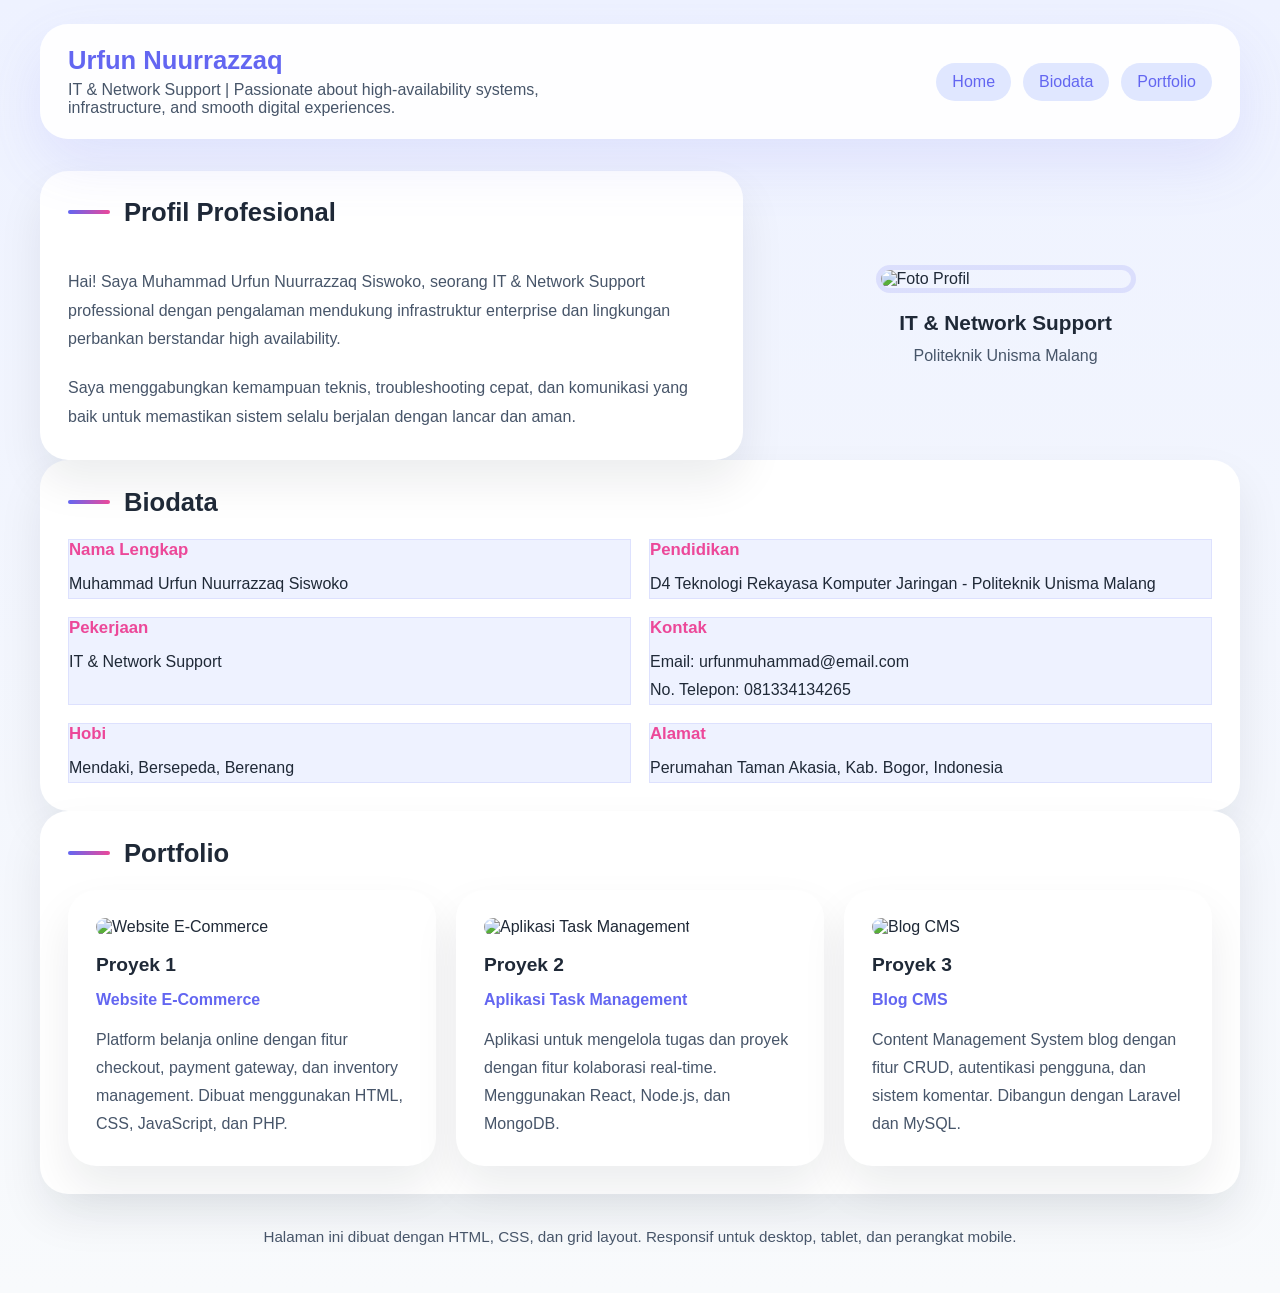
==== sesi_2/index.html @ dec77704 "sesi tugas 2 file move folder sesi 2" ====
<!DOCTYPE html>
<html lang="en">
<head>
    <meta charset="UTF-8">
    <meta name="viewport" content="width=device-width, initial-scale=1.0">
    <title>Halaman Profile Biodata</title>
    <link rel="stylesheet" href="styles.css">
</head>
<body>
    <div class="page-wrapper">
        <header class="site-header" id="header">
            <div class="brand">
                <h1>Urfun Nuurrazzaq</h1>
                <p>IT & Network Support | Passionate about high-availability systems, infrastructure, and smooth digital experiences.</p>
            </div>
            <nav class="nav-links">
                <a href="#header">Home</a>
                <a href="#biodata">Biodata</a>
                <a href="#portfolio">Portfolio</a>
            </nav>
        </header>

        <main>
            <section class="hero">
                <article class="hero-card">
                    <div class="section-heading">
                        <h2>Profil Profesional</h2>
                    </div>
                    <p>Hai! Saya Muhammad Urfun Nuurrazzaq Siswoko, seorang IT & Network Support professional dengan pengalaman mendukung infrastruktur enterprise dan lingkungan perbankan berstandar high availability.</p>
                    <p>Saya menggabungkan kemampuan teknis, troubleshooting cepat, dan komunikasi yang baik untuk memastikan sistem selalu berjalan dengan lancar dan aman.</p>
                </article>

                <aside class="profile-preview">
                    <img src="sesi_1/img/foto-profile.jpg" alt="Foto Profil">
                    <div class="profile-meta">
                        <h3>IT & Network Support</h3>
                        <span>Politeknik Unisma Malang</span>
                    </div>
                </aside>
            </section>

            <section class="section-card" id="biodata">
                <div class="section-heading">
                    <h2>Biodata</h2>
                </div>
                <div class="biodata-grid">
                    <div class="biodata-card">
                        <h3>Nama Lengkap</h3>
                        <p>Muhammad Urfun Nuurrazzaq Siswoko</p>
                    </div>
                    <div class="biodata-card">
                        <h3>Pendidikan</h3>
                        <p>D4 Teknologi Rekayasa Komputer Jaringan - Politeknik Unisma Malang</p>
                    </div>
                    <div class="biodata-card">
                        <h3>Pekerjaan</h3>
                        <p>IT & Network Support</p>
                    </div>
                    <div class="biodata-card">
                        <h3>Kontak</h3>
                        <p>Email: urfunmuhammad@email.com<br>No. Telepon: 081334134265</p>
                    </div>
                    <div class="biodata-card">
                        <h3>Hobi</h3>
                        <p>Mendaki, Bersepeda, Berenang</p>
                    </div>
                    <div class="biodata-card">
                        <h3>Alamat</h3>
                        <p>Perumahan Taman Akasia, Kab. Bogor, Indonesia</p>
                    </div>
                </div>
            </section>

            <section class="section-card" id="portfolio">
                <div class="section-heading">
                    <h2>Portfolio</h2>
                </div>
                <div class="portfolio-grid">
                    <article class="portfolio-card">
                        <img src="sesi_1/img/project-1.jfif" alt="Website E-Commerce">
                        <h3>Proyek 1</h3>
                        <p class="project-type">Website E-Commerce</p>
                        <p>Platform belanja online dengan fitur checkout, payment gateway, dan inventory management. Dibuat menggunakan HTML, CSS, JavaScript, dan PHP.</p>
                    </article>
                    <article class="portfolio-card">
                        <img src="sesi_1/img/project-2.jfif" alt="Aplikasi Task Management">
                        <h3>Proyek 2</h3>
                        <p class="project-type">Aplikasi Task Management</p>
                        <p>Aplikasi untuk mengelola tugas dan proyek dengan fitur kolaborasi real-time. Menggunakan React, Node.js, dan MongoDB.</p>
                    </article>
                    <article class="portfolio-card">
                        <img src="sesi_1/img/project-3.jfif" alt="Blog CMS">
                        <h3>Proyek 3</h3>
                        <p class="project-type">Blog CMS</p>
                        <p>Content Management System blog dengan fitur CRUD, autentikasi pengguna, dan sistem komentar. Dibangun dengan Laravel dan MySQL.</p>
                    </article>
                </div>
            </section>
        </main>

        <footer class="footer-note">
            Halaman ini dibuat dengan HTML, CSS, dan grid layout. Responsif untuk desktop, tablet, dan perangkat mobile.
        </footer>
    </div>
</body>
</html>
---- sesi_2/styles.css ----
/* Global style */
:root {
    --bg: #f4f7ff;
    --surface: #ffffff;
    --surface-soft: #eef2ff;
    --text: #1f2937;
    --muted: #475569;
    --primary: #6366f1;
    --primary-soft: #e0e7ff;
    --accent: #ec4899;
    --accent-soft: #ffe4f0;
}

* {
    box-sizing: border-box;
}

body {
    margin: 0;
    min-height: 100vh;
    font-family: "Inter", "Segoe UI", Tahoma, Geneva, Verdana, sans-serif;
    color: var(--text);
    background: linear-gradient(180deg, #eef2ff 0%, #f8fafc 100%);
}

a {
    color: inherit;
    text-decoration: none;
}

.page-wrapper {
    width: min(1200px, 96%);
    margin: 0 auto;
    padding: 24px 0 48px;
}

.site-header {
    display: grid;
    grid-template-columns: 1fr auto;
    gap: 18px;
    align-items: center;
    background: rgba(255,255,255,0.9);
    padding: 22px 28px;
    border-radius: 28px;
    box-shadow: 0 24px 60px rgba(99, 102, 241, 0.12);
    position: sticky;
    top: 16px;
    z-index: 10;
}

.brand {
    display: flex;
    flex-direction: column;
    gap: 6px;
}

.brand h1 {
    margin: 0;
    font-size: clamp(1.5rem, 2vw, 2.1rem);
    color: var(--primary);
}

.brand p {
    margin: 0;
    color: var(--muted);
    max-width: 520px;
}

.nav-links {
    display: flex;
    gap: 12px;
    flex-wrap: wrap;
    justify-content: end;
}

.nav-links a {
    padding: 10px 16px;
    border-radius: 999px;
    background: var(--primary-soft);
    color: var(--primary);
    transition: transform 0.2s ease, background 0.2s ease;
}

.nav-links a:hover {
    background: var(--primary);
    color: #fff;
    transform: translateY(-1px);
}

.hero {
    display: grid;
    grid-template-columns: 1.5fr 1fr;
    gap: 28px;
    margin-top: 32px;
    align-items: center;
}

.hero-card,
.section-card,
.portfolio-card {
    background: var(--surface);
    border-radius: 28px;
    padding: 28px;
    box-shadow: 0 22px 45px rgba(15, 23, 42, 0.08);
}

.hero-card {
    display: grid;
    gap: 20px;
}

.hero-card h2 {
    margin: 0;
    font-size: clamp(2rem, 2.8vw, 3rem);
    line-height: 1.05;
}

.hero-card p {
    margin: 0;
    color: var(--muted);
    line-height: 1.8;
}

.profile-preview {
    display: grid;
    justify-items: center;
}

.profile-preview img {
    width: min(100%, 260px);
    border-radius: 24px;
    border: 5px solid rgba(99, 102, 241, 0.15);
}

.profile-meta {
    display: grid;
    gap: 12px;
    text-align: center;
    margin-top: 18px;
}

.profile-meta h3 {
    margin: 0;
    font-size: 1.3rem;
    color: var(--text);
}

.profile-meta span {
    color: var(--muted);
}

.section-heading {
    margin: 0 0 22px;
    display: flex;
    align-items: center;
    gap: 14px;
}

.section-heading::before {
    content: "";
    width: 42px;
    height: 4px;
    border-radius: 999px;
    background: linear-gradient(90deg, var(--primary), var(--accent));
}

.section-heading h2 {
    margin: 0;
    font-size: clamp(1.4rem, 2vw, 1.9rem);
}

.biodata-grid {
    display: grid;
    grid-template-columns: repeat(2, minmax(0, 1fr));
    gap: 18px;
}

.biodata-card {
    border: 1px solid rgba(99, 102, 241, 0.12);
    background: var(--surface-soft);
}

.biodata-card h3 {
    margin: 0 0 10px;
    font-size: 1.05rem;
    color: var(--accent);
}

.biodata-card p {
    margin: 0;
    line-height: 1.75;
    color: var(--text);
}

.portfolio-grid {
    display: grid;
    grid-template-columns: repeat(3, minmax(0, 1fr));
    gap: 20px;
}

.portfolio-card img {
    width: 100%;
    height: auto;
    border-radius: 20px;
    margin-bottom: 18px;
    object-fit: cover;
}

.portfolio-card h3 {
    margin: 0 0 10px;
    font-size: 1.2rem;
}

.portfolio-card .project-type {
    margin: 0 0 12px;
    font-weight: 700;
    color: var(--primary);
}

.portfolio-card p {
    margin: 0;
    color: var(--muted);
    line-height: 1.75;
}

.footer-note {
    margin-top: 34px;
    text-align: center;
    color: var(--muted);
    font-size: 0.95rem;
}

@media (max-width: 980px) {
    .hero,
    .biodata-grid,
    .portfolio-grid,
    .site-header {
        grid-template-columns: 1fr;
    }

    .nav-links {
        justify-content: start;
    }
}

@media (max-width: 720px) {
    .page-wrapper {
        padding: 18px 0 30px;
    }

    .site-header {
        padding: 18px 20px;
    }

    .nav-links a {
        width: 100%;
        text-align: center;
    }

    .hero-card,
    .section-card,
    .portfolio-card {
        padding: 22px;
    }

    .biodata-grid,
    .portfolio-grid {
        grid-template-columns: 1fr;
    }

    .section-heading {
        flex-direction: column;
        align-items: flex-start;
    }

    .profile-preview img {
        width: 100%;
    }
}
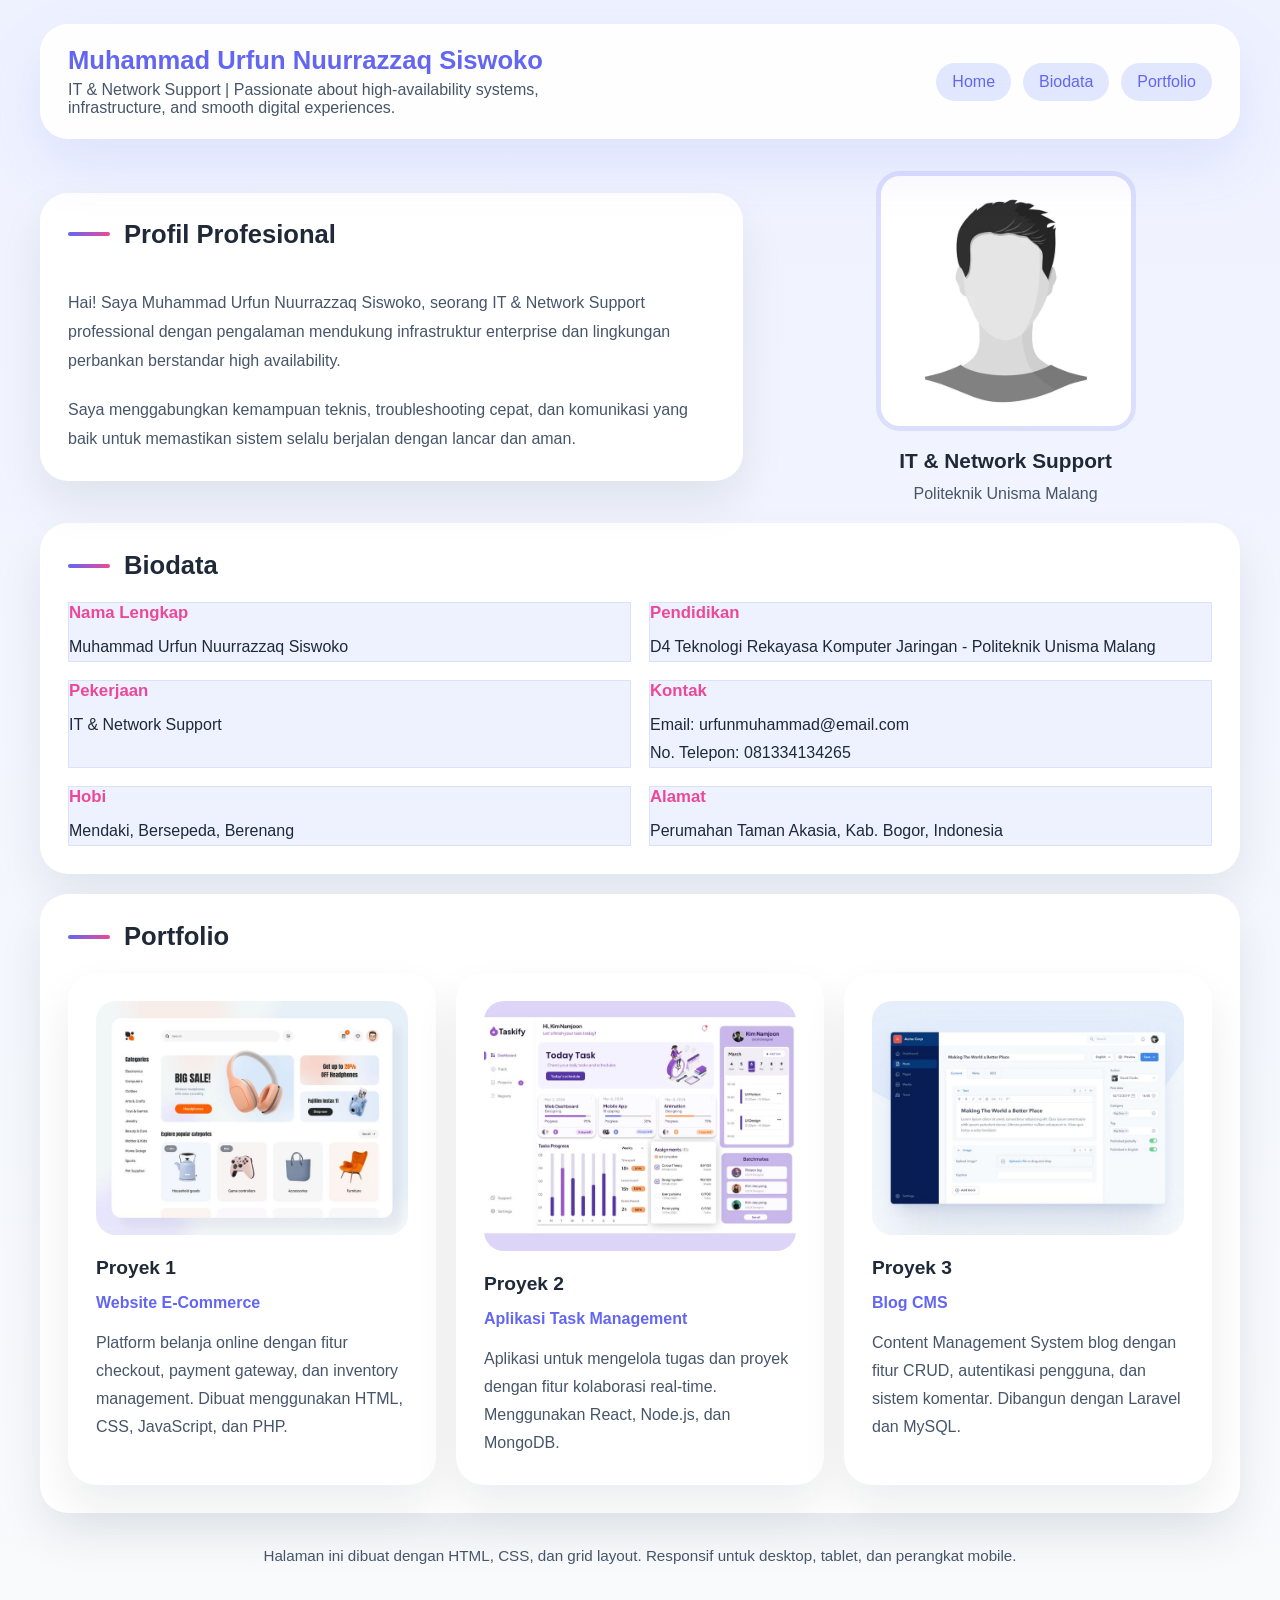
==== commit ac17a2cd: "sesi tugas 2 penambahan margin top agar ada jarak pada card" ====
--- a/sesi_2/index.html
+++ b/sesi_2/index.html
@@ -10,7 +10,7 @@
     <div class="page-wrapper">
         <header class="site-header" id="header">
             <div class="brand">
-                <h1>Urfun Nuurrazzaq</h1>
+                <h1>Muhammad Urfun Nuurrazzaq Siswoko</h1>
                 <p>IT & Network Support | Passionate about high-availability systems, infrastructure, and smooth digital experiences.</p>
             </div>
             <nav class="nav-links">
@@ -31,7 +31,7 @@
                 </article>
 
                 <aside class="profile-preview">
-                    <img src="sesi_1/img/foto-profile.jpg" alt="Foto Profil">
+                    <img src="img/foto-profile.jpg" alt="Foto Profil">
                     <div class="profile-meta">
                         <h3>IT & Network Support</h3>
                         <span>Politeknik Unisma Malang</span>
@@ -77,19 +77,19 @@
                 </div>
                 <div class="portfolio-grid">
                     <article class="portfolio-card">
-                        <img src="sesi_1/img/project-1.jfif" alt="Website E-Commerce">
+                        <img src="img/project-1.jfif" alt="Website E-Commerce">
                         <h3>Proyek 1</h3>
                         <p class="project-type">Website E-Commerce</p>
                         <p>Platform belanja online dengan fitur checkout, payment gateway, dan inventory management. Dibuat menggunakan HTML, CSS, JavaScript, dan PHP.</p>
                     </article>
                     <article class="portfolio-card">
-                        <img src="sesi_1/img/project-2.jfif" alt="Aplikasi Task Management">
+                        <img src="img/project-2.jfif" alt="Aplikasi Task Management">
                         <h3>Proyek 2</h3>
                         <p class="project-type">Aplikasi Task Management</p>
                         <p>Aplikasi untuk mengelola tugas dan proyek dengan fitur kolaborasi real-time. Menggunakan React, Node.js, dan MongoDB.</p>
                     </article>
                     <article class="portfolio-card">
-                        <img src="sesi_1/img/project-3.jfif" alt="Blog CMS">
+                        <img src="img/project-3.jfif" alt="Blog CMS">
                         <h3>Proyek 3</h3>
                         <p class="project-type">Blog CMS</p>
                         <p>Content Management System blog dengan fitur CRUD, autentikasi pengguna, dan sistem komentar. Dibangun dengan Laravel dan MySQL.</p>
--- a/sesi_2/styles.css
+++ b/sesi_2/styles.css
@@ -104,6 +104,10 @@
     box-shadow: 0 22px 45px rgba(15, 23, 42, 0.08);
 }
 
+.section-card {
+    margin-top: 20px;
+}
+
 .hero-card {
     display: grid;
     gap: 20px;
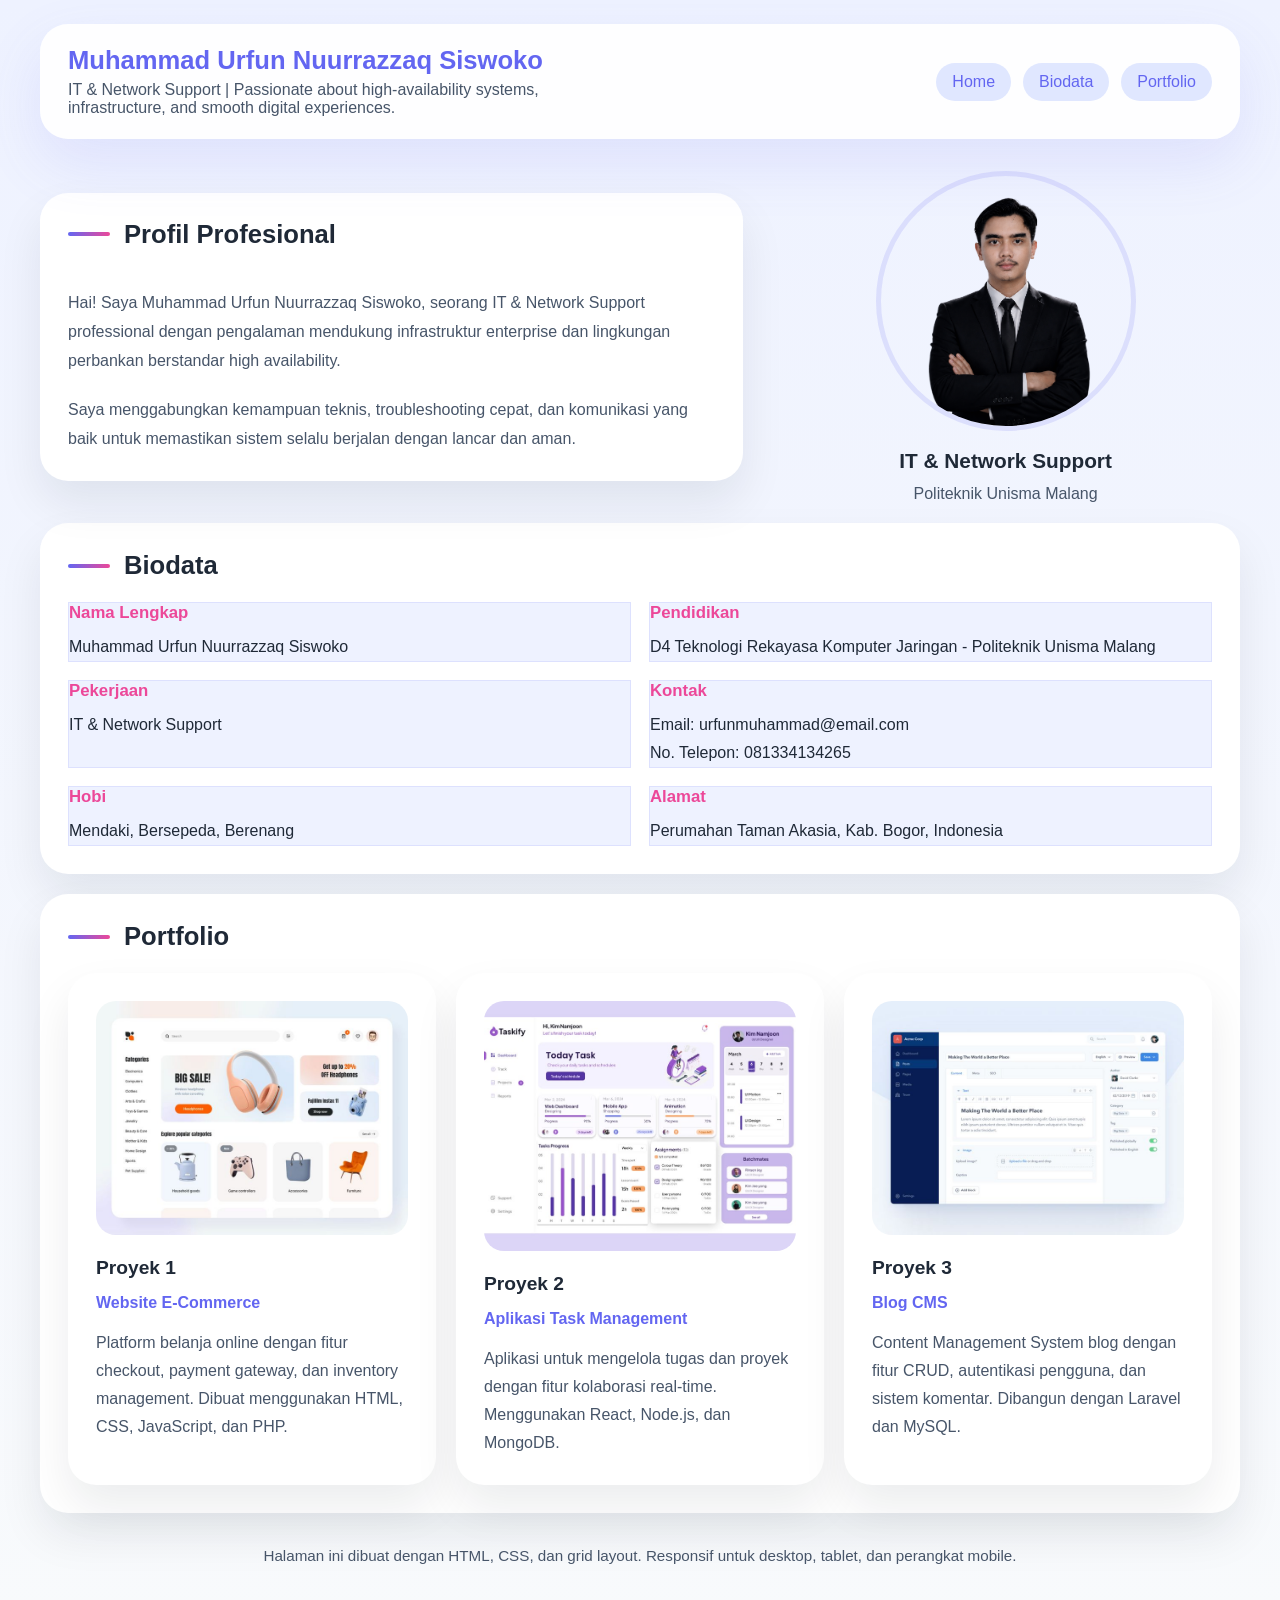
==== commit 6a8c1479: "foto baru" ====
--- a/sesi_2/index.html
+++ b/sesi_2/index.html
@@ -31,7 +31,7 @@
                 </article>
 
                 <aside class="profile-preview">
-                    <img src="img/foto-profile.jpg" alt="Foto Profil">
+                    <img src="img/foto-profile.png" alt="Foto Profil">
                     <div class="profile-meta">
                         <h3>IT & Network Support</h3>
                         <span>Politeknik Unisma Malang</span>
--- a/sesi_2/styles.css
+++ b/sesi_2/styles.css
@@ -132,9 +132,22 @@
 
 .profile-preview img {
     width: min(100%, 260px);
-    border-radius: 24px;
+    border-radius: 200px;
     border: 5px solid rgba(99, 102, 241, 0.15);
 }
+
+/* lingkaran border setengah */
+.img-wrapper::before {
+    content: "";
+    position: absolute;
+    inset: 0;
+    border-radius: 50%;
+    border: 6px solid rgba(99, 102, 241, 0.3);
+    
+    /* ini kuncinya */
+    clip-path: inset(0 0 50% 0);
+}
+
 
 .profile-meta {
     display: grid;
